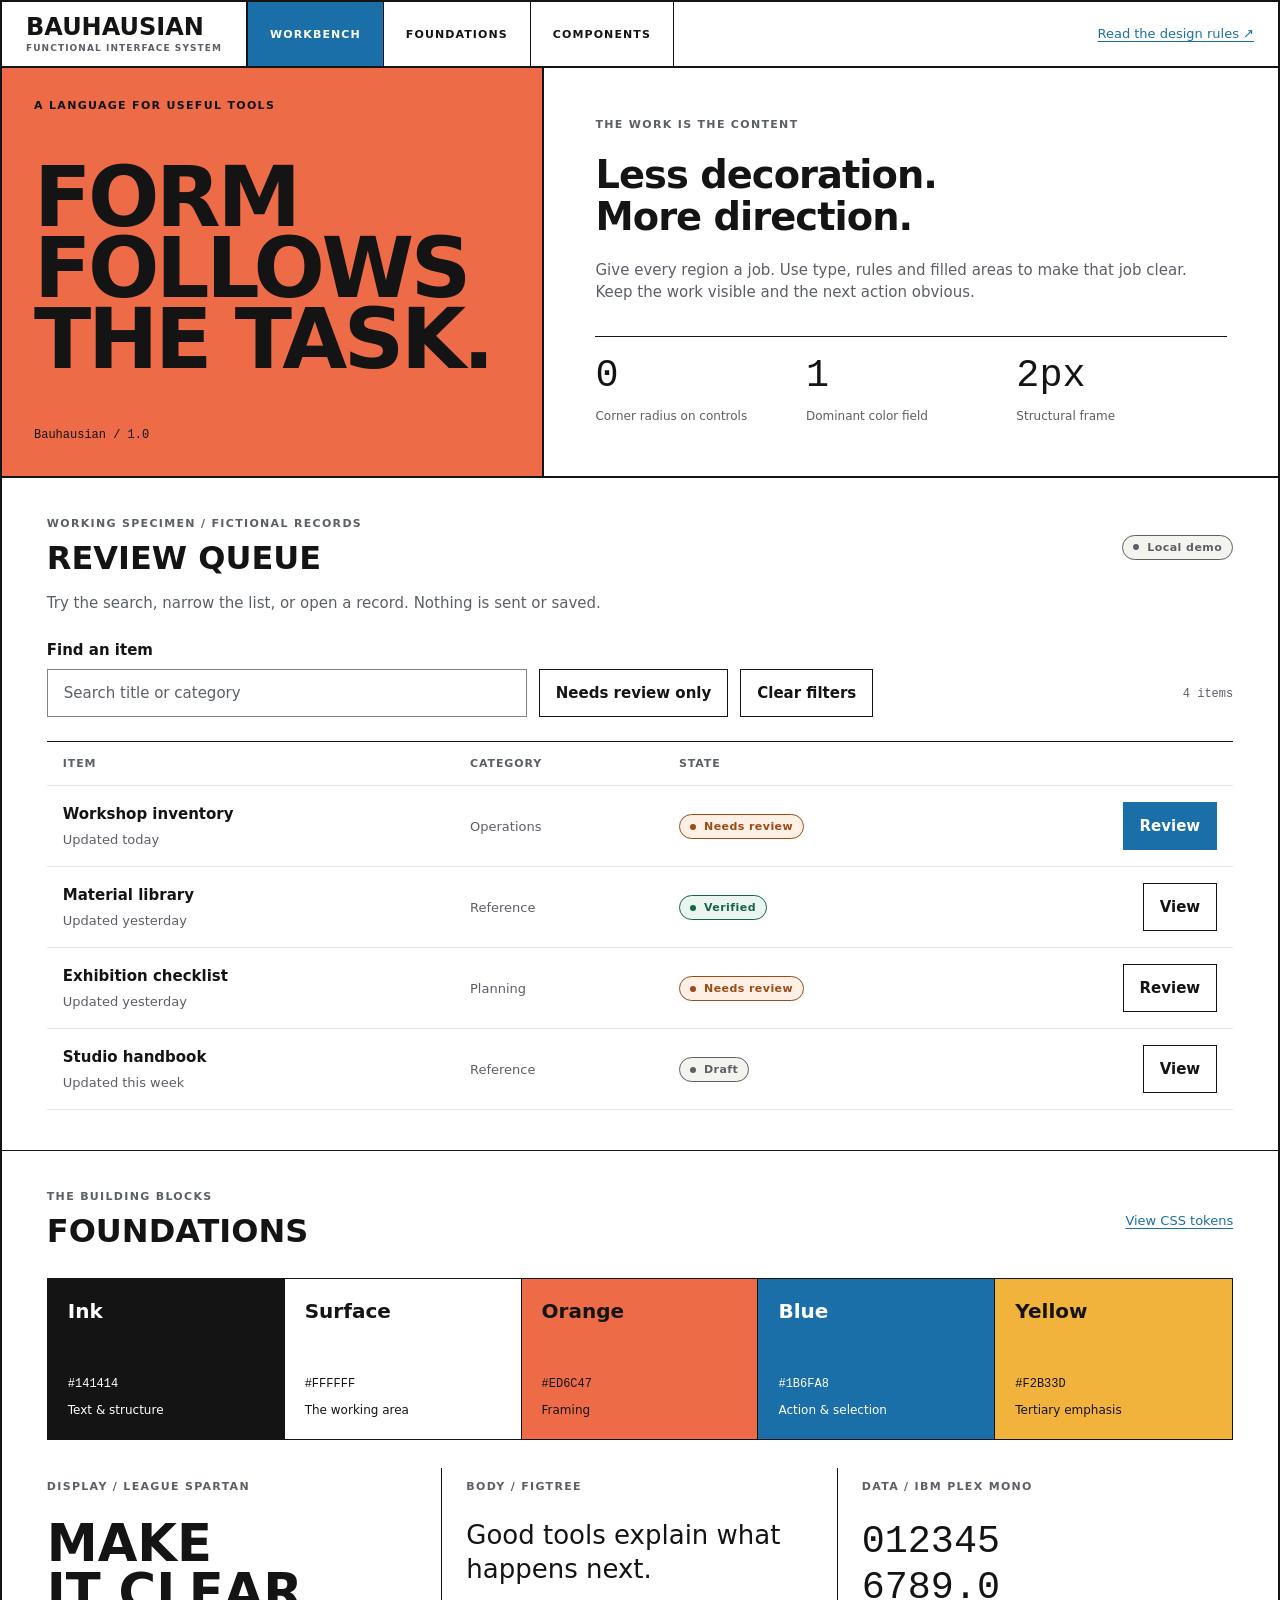
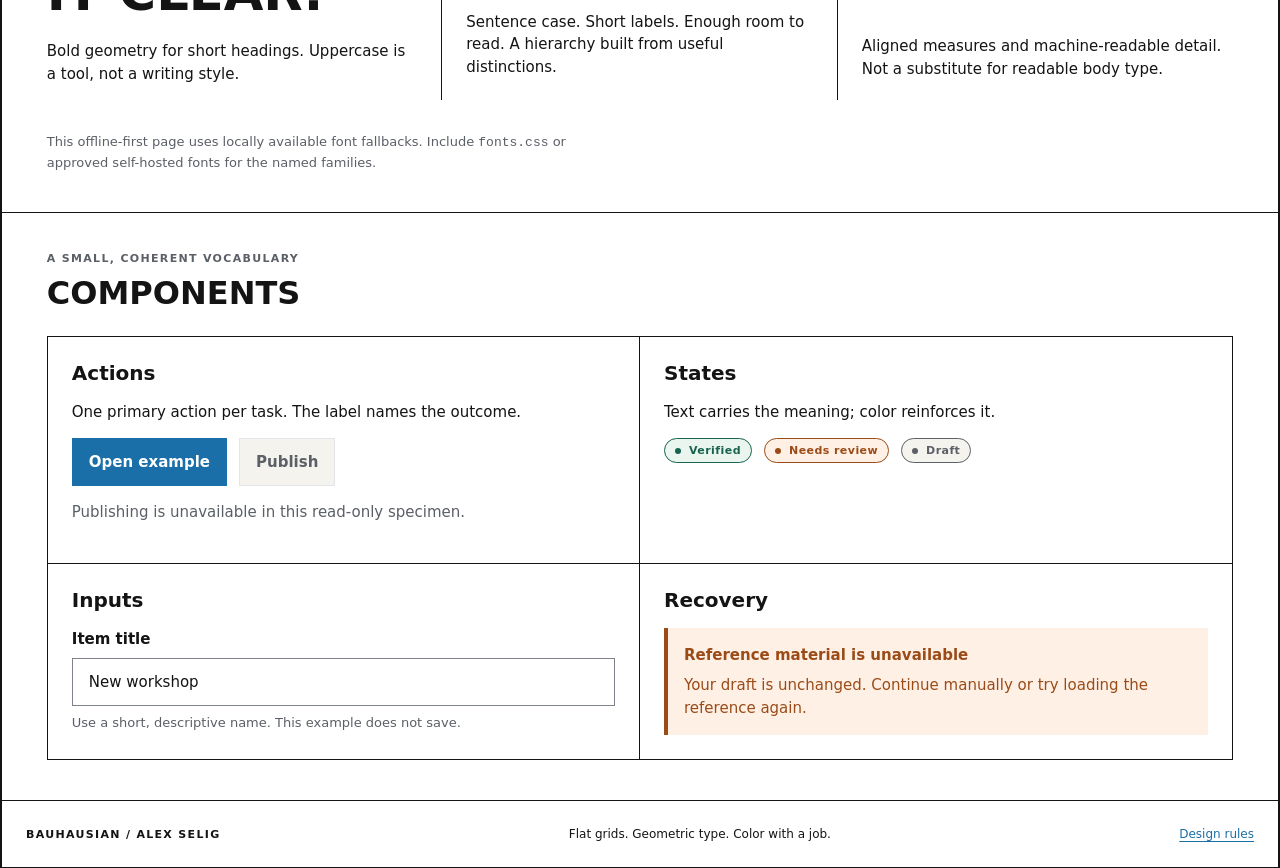
==== index.html @ 6d9541ea "Create standalone Bauhausian design system and component showcase Co-authored-by: Copilot <223556219" ====
<!doctype html>
<html lang="en">
<head>
  <meta charset="utf-8">
  <meta name="viewport" content="width=device-width, initial-scale=1">
  <meta name="referrer" content="no-referrer">
  <meta name="description" content="Bauhausian: a functional design language of flat grids, geometric type, blue action and orange framing.">
  <title>Bauhausian / Design system</title>
  <link rel="stylesheet" href="bauhausian-tokens.css">
  <!-- Optional: include fonts.css here for externally hosted design fonts. -->
  <link rel="stylesheet" href="components.css">
  <link rel="stylesheet" href="showcase.css">
  <script src="showcase.js" defer></script>
</head>
<body class="bh">
  <a class="skip" href="#main">Skip to content</a>
  <div class="sheet">
    <header class="masthead">
      <a class="brand" href="#main" aria-label="Bauhausian home">Bauhausian<span>Functional interface system</span></a>
      <nav aria-label="Main navigation">
        <a href="#workbench" aria-current="location">Workbench</a>
        <a href="#foundations">Foundations</a>
        <a href="#components">Components</a>
      </nav>
      <a class="source-link" href="DESIGN.md">Read the design rules <span aria-hidden="true">&nearr;</span></a>
    </header>
    <main id="main" tabindex="-1">
      <section class="title-grid" aria-labelledby="page-title">
        <div class="poster">
          <span class="bh-eyebrow">A language for useful tools</span>
          <h1 id="page-title">Form<br>follows<br>the task.</h1>
          <span class="bh-mono">Bauhausian / 1.0</span>
        </div>
        <div class="thesis">
          <p class="bh-eyebrow">The work is the content</p>
          <h2>Less decoration.<br>More direction.</h2>
          <p>Give every region a job. Use type, rules and filled areas to make that job clear. Keep the work visible and the next action obvious.</p>
          <div class="facts">
            <div><strong>0</strong><span>Corner radius on controls</span></div>
            <div><strong>1</strong><span>Dominant color field</span></div>
            <div><strong>2px</strong><span>Structural frame</span></div>
          </div>
        </div>
      </section>

      <section id="workbench" class="section" aria-labelledby="workbench-title">
        <div class="section-heading">
          <div><p class="bh-eyebrow">Working specimen / fictional records</p><h2 id="workbench-title" class="bh-title">Review queue</h2></div>
          <span class="bh-status bh-status--neutral">Local demo</span>
        </div>
        <p class="intro">Try the search, narrow the list, or open a record. Nothing is sent or saved.</p>
        <div class="toolbar">
          <div class="bh-field search"><label for="search">Find an item</label><input id="search" class="bh-input" type="search" placeholder="Search title or category" autocomplete="off"></div>
          <button id="review-filter" class="bh-button" type="button" aria-pressed="false">Needs review only</button>
          <button id="reset" class="bh-button" type="button">Clear filters</button>
          <p id="result-count" class="bh-mono" role="status" aria-live="polite">4 items</p>
        </div>
        <div class="table-region">
          <table>
            <caption class="sr-only">Fictional items for review</caption>
            <thead><tr><th scope="col">Item</th><th scope="col">Category</th><th scope="col">State</th><th scope="col"><span class="sr-only">Action</span></th></tr></thead>
            <tbody>
              <tr data-state="review"><th scope="row">Workshop inventory<span>Updated today</span></th><td>Operations</td><td><span class="bh-status bh-status--warning">Needs review</span></td><td><button class="bh-button bh-button--primary" data-review="Workshop inventory" aria-label="Review Workshop inventory">Review</button></td></tr>
              <tr data-state="verified"><th scope="row">Material library<span>Updated yesterday</span></th><td>Reference</td><td><span class="bh-status bh-status--success">Verified</span></td><td><button class="bh-button" data-review="Material library" aria-label="View Material library">View</button></td></tr>
              <tr data-state="review"><th scope="row">Exhibition checklist<span>Updated yesterday</span></th><td>Planning</td><td><span class="bh-status bh-status--warning">Needs review</span></td><td><button class="bh-button" data-review="Exhibition checklist" aria-label="Review Exhibition checklist">Review</button></td></tr>
              <tr data-state="draft"><th scope="row">Studio handbook<span>Updated this week</span></th><td>Reference</td><td><span class="bh-status bh-status--neutral">Draft</span></td><td><button class="bh-button" data-review="Studio handbook" aria-label="View Studio handbook">View</button></td></tr>
            </tbody>
          </table>
          <div id="no-results" hidden><h3>No matching items</h3><p>Change your search or clear the filters to see all four examples.</p><button id="empty-reset" class="bh-button">Clear filters</button></div>
        </div>
        <noscript><p class="bh-note">JavaScript is disabled. The design specimens remain visible; interactive filtering and review require JavaScript.</p></noscript>
      </section>

      <section id="foundations" class="section" aria-labelledby="foundations-title">
        <div class="section-heading"><div><p class="bh-eyebrow">The building blocks</p><h2 id="foundations-title" class="bh-title">Foundations</h2></div><a href="bauhausian-tokens.css">View CSS tokens</a></div>
        <div class="swatches">
          <div class="swatch swatch--ink"><strong>Ink</strong><code>#141414</code><span>Text &amp; structure</span></div>
          <div class="swatch swatch--surface"><strong>Surface</strong><code>#FFFFFF</code><span>The working area</span></div>
          <div class="swatch swatch--orange"><strong>Orange</strong><code>#ED6C47</code><span>Framing</span></div>
          <div class="swatch swatch--blue"><strong>Blue</strong><code>#1B6FA8</code><span>Action &amp; selection</span></div>
          <div class="swatch swatch--yellow"><strong>Yellow</strong><code>#F2B33D</code><span>Tertiary emphasis</span></div>
        </div>
        <div class="type-grid">
          <div><p class="bh-eyebrow">Display / League Spartan</p><p class="type-display">Make<br>it clear.</p><p>Bold geometry for short headings. Uppercase is a tool, not a writing style.</p></div>
          <div><p class="bh-eyebrow">Body / Figtree</p><p class="type-body">Good tools explain what happens next.</p><p>Sentence case. Short labels. Enough room to read. A hierarchy built from useful distinctions.</p></div>
          <div><p class="bh-eyebrow">Data / IBM Plex Mono</p><p class="type-data">012345<br>6789.0</p><p>Aligned measures and machine-readable detail. Not a substitute for readable body type.</p></div>
        </div>
        <p class="font-note">This offline-first page uses locally available font fallbacks. Include <code>fonts.css</code> or approved self-hosted fonts for the named families.</p>
      </section>

      <section id="components" class="section" aria-labelledby="components-title">
        <div class="section-heading"><div><p class="bh-eyebrow">A small, coherent vocabulary</p><h2 id="components-title" class="bh-title">Components</h2></div></div>
        <div class="specimen-grid">
          <article><h3 class="bh-heading">Actions</h3><p>One primary action per task. The label names the outcome.</p><div class="button-row"><button class="bh-button bh-button--primary" id="sample-open">Open example</button><button class="bh-button" disabled aria-describedby="disabled-hint">Publish</button></div><p id="disabled-hint" class="bh-muted">Publishing is unavailable in this read-only specimen.</p></article>
          <article><h3 class="bh-heading">States</h3><p>Text carries the meaning; color reinforces it.</p><div class="button-row"><span class="bh-status bh-status--success">Verified</span><span class="bh-status bh-status--warning">Needs review</span><span class="bh-status bh-status--neutral">Draft</span></div></article>
          <article><h3 class="bh-heading">Inputs</h3><div class="bh-field"><label for="sample-title">Item title</label><input class="bh-input" id="sample-title" value="New workshop" aria-describedby="title-hint"><small id="title-hint">Use a short, descriptive name. This example does not save.</small></div></article>
          <article><h3 class="bh-heading">Recovery</h3><div class="bh-note bh-note--warning"><strong>Reference material is unavailable</strong><p>Your draft is unchanged. Continue manually or try loading the reference again.</p></div></article>
        </div>
      </section>
    </main>
    <footer><span class="bh-eyebrow">Bauhausian / Alex Selig</span><span>Flat grids. Geometric type. Color with a job.</span><a href="DESIGN.md">Design rules</a></footer>
  </div>
  <dialog id="review-dialog" class="bh-dialog" aria-labelledby="dialog-title">
    <div class="bh-dialog-head"><h2 id="dialog-title">Review example</h2><button class="bh-button" id="dialog-close" autofocus>Close</button></div>
    <div class="bh-dialog-body"><p id="dialog-description"></p><div class="bh-note"><strong>Inspect before deciding</strong><p>A review surface keeps the evidence and its limits visible. This specimen contains no real records and does not change any data.</p></div></div>
    <form method="dialog" class="bh-dialog-actions"><button class="bh-button bh-button--primary">Return to workbench</button></form>
  </dialog>
</body>
</html>
---- bauhausian-tokens.css ----
/* Generated from DESIGN.md. Run python3 build-tokens.py; do not edit. */
:root {
  --surface: #ffffff;
  --surface-alt: #f5f3ee;
  --surface-hover: #fbfaf7;
  --line: #e3e5e9;
  --line-strong: #7d828b;
  --ink: #141414;
  --ink-muted: #5b5f66;
  --bauhaus-orange: #ed6c47;
  --on-orange: #141414;
  --orange-soft: #fff3ed;
  --orange-text: #b4410b;
  --orange-line: #f7c6ad;
  --bauhaus-blue: #1b6fa8;
  --on-blue: #ffffff;
  --blue-soft: #e8f2f9;
  --blue-line: #c4dcee;
  --blue-rule: #4a8cbd;
  --bauhaus-yellow: #f2b33d;
  --on-yellow: #141414;
  --success: #17634d;
  --success-soft: #eaf5f0;
  --success-line: #bfe0d2;
  --warning: #9a4b18;
  --warning-soft: #fff0e5;
  --destructive: #b42318;
  --destructive-soft: #fff0ee;
  --destructive-line: #f3c2bd;
  --draft-line: #d9d6cf;
  --rule-frame: 2px solid var(--ink);
  --rule-region: 1px solid var(--ink);
  --rule-row: 1px solid var(--line);
  --radius-none: 0;
  --radius-pill: 999px;
  --radius-circle: 50%;
  --space-1: 4px;
  --space-2: 8px;
  --space-3: 16px;
  --space-4: 24px;
  --space-5: 32px;
  --space-6: 48px;
  --space-7: 96px;
  --space-8: 144px;
  --shadow-none: none;
  --shadow-active-inset: inset 0 -4px var(--bauhaus-blue);
  --shadow-illustrative-offset: 7px 7px 0 var(--ink);
  --fast: 160ms;
  --standard: 320ms;
  --size-sheet: 1680px;
  --size-touch: 44px;
  --size-evidence-sheet: 540px;
  --size-header: 64px;
  --size-footer: 36px;
  --size-title-cell: 400px;
  --size-stage-rail: 260px;
  --size-control: 48px;
  --size-control-inline: 36px;
  --font-display: "League Spartan", Futura, "Avenir Next", system-ui, sans-serif;
  --font-sans: Figtree, "Avenir Next", system-ui, sans-serif;
  --font-mono: "IBM Plex Mono", "SFMono-Regular", Consolas, monospace;
  --type-poster: 800 84px/0.85 var(--font-display);
  --type-stage-title: 800 64px/0.9 var(--font-display);
  --type-title: 700 32px/1.1 var(--font-display);
  --type-heading: 700 20px/1.2 var(--font-display);
  --type-body: 400 15px/1.5 var(--font-sans);
  --type-small: 400 13px/1.45 var(--font-sans);
  --type-eyebrow: 700 11px/1 var(--font-display);
  --type-pill: 700 11px/1 var(--font-display);
  --type-mono: 400 12px/1.4 var(--font-mono);
}
---- components.css ----
.bh,
.bh * {
  box-sizing: border-box;
}

.bh {
  color: var(--ink);
  background: var(--surface);
  font: var(--type-body);
  -webkit-font-smoothing: antialiased;
}

.bh [hidden] { display: none !important; }
.bh a { color: var(--bauhaus-blue); text-underline-offset: 3px; }
.bh :focus-visible { outline: 2px solid var(--bauhaus-blue); outline-offset: 2px; }
.bh p { max-width: 68ch; }
.bh-title { margin: 0; font: var(--type-title); text-transform: uppercase; }
.bh-heading { margin: 0; font: var(--type-heading); }
.bh-eyebrow { font: var(--type-eyebrow); letter-spacing: .12em; text-transform: uppercase; }
.bh-mono { font-family: var(--font-mono); font-variant-numeric: tabular-nums; }
.bh-muted { color: var(--ink-muted); }

.bh-button {
  display: inline-flex;
  justify-content: center;
  align-items: center;
  gap: var(--space-2);
  min-height: var(--size-control);
  padding: var(--space-2) var(--space-3);
  border: var(--rule-region);
  border-radius: var(--radius-none);
  background: var(--surface);
  color: var(--ink);
  font: 600 15px/1.2 var(--font-sans);
  text-decoration: none;
  cursor: pointer;
  transition: background-color var(--fast);
}
.bh-button:hover { background: var(--surface-alt); }
.bh-button--primary { background: var(--bauhaus-blue); color: var(--on-blue); border-color: var(--bauhaus-blue); }
.bh-button--primary:hover { background: var(--ink); border-color: var(--ink); }
.bh-button--danger { color: var(--destructive); border-color: var(--destructive); }
.bh-button--danger:hover { background: var(--destructive-soft); }
.bh-button:disabled { color: var(--ink-muted); background: var(--surface-alt); border-color: var(--line); cursor: not-allowed; }
.bh-button[aria-pressed="true"] { background: var(--ink); color: var(--surface); }

.bh-field { display: grid; gap: var(--space-2); }
.bh-field > label { font-weight: 600; }
.bh-input {
  width: 100%;
  min-width: 0;
  min-height: var(--size-control);
  padding: var(--space-2) var(--space-3);
  border: 1px solid var(--line-strong);
  border-radius: var(--radius-none);
  background: var(--surface);
  color: var(--ink);
  font: inherit;
}
.bh-input::placeholder { color: var(--ink-muted); }
.bh-field small { color: var(--ink-muted); font: var(--type-small); }
.bh-input[aria-invalid="true"] { border-color: var(--destructive); }
.bh-field .bh-error { color: var(--destructive); }

.bh-status {
  display: inline-flex;
  align-items: center;
  gap: var(--space-2);
  padding: 6px 10px;
  border: 1px solid currentColor;
  border-radius: var(--radius-pill);
  font: var(--type-pill);
  letter-spacing: .04em;
  white-space: nowrap;
}
.bh-status::before { content: ""; width: 6px; height: 6px; border-radius: var(--radius-circle); background: currentColor; }
.bh-status--success { color: var(--success); background: var(--success-soft); }
.bh-status--warning { color: var(--warning); background: var(--warning-soft); }
.bh-status--neutral { color: var(--ink-muted); background: var(--surface-alt); }

.bh-note { padding: var(--space-3); border-left: 4px solid var(--bauhaus-blue); background: var(--blue-soft); }
.bh-note--warning { color: var(--warning); border-color: var(--warning); background: var(--warning-soft); }
.bh-note--error { color: var(--destructive); border-color: var(--destructive); background: var(--destructive-soft); }
.bh-note p { margin: var(--space-2) 0 0; }

.bh-dialog {
  width: min(var(--size-evidence-sheet), calc(100% - 32px));
  max-height: calc(100dvh - 32px);
  padding: 0;
  border: var(--rule-frame);
  border-radius: var(--radius-none);
  background: var(--surface);
  color: var(--ink);
  font: var(--type-body);
}
.bh-dialog::backdrop { background: rgb(20 20 20 / .55); }
.bh-dialog-head { display: flex; align-items: center; justify-content: space-between; gap: var(--space-3); padding: var(--space-4); border-bottom: var(--rule-region); }
.bh-dialog-body { padding: var(--space-4); }
.bh-dialog-body p:first-child { margin-top: 0; }
.bh-dialog-actions { display: flex; flex-wrap: wrap; gap: var(--space-2); padding: var(--space-3) var(--space-4); border-top: var(--rule-row); }
.bh-dialog h2 { margin: 0; font: var(--type-heading); }

@media (prefers-reduced-motion: reduce) {
  .bh *, .bh *::before, .bh *::after { animation: none !important; transition: none !important; scroll-behavior: auto !important; }
}
---- showcase.css ----
html { scroll-behavior: smooth; }
body.bh { margin: 0; background: var(--draft-line); }
.sheet { max-width: var(--size-sheet); margin: 0 auto; border: var(--rule-frame); background: var(--surface); }
.skip { position: absolute; top: -100px; left: 16px; padding: 12px 20px; background: var(--surface); z-index: 5; }
.skip:focus { top: 8px; }
.sr-only { position: absolute; width: 1px; height: 1px; padding: 0; overflow: hidden; clip-path: inset(50%); white-space: nowrap; border: 0; }
.masthead { display: flex; flex-wrap: wrap; min-height: var(--size-header); border-bottom: var(--rule-frame); }
.bh .brand { display: grid; align-content: center; gap: 5px; padding: 12px 24px; border-right: var(--rule-frame); color: var(--ink); text-decoration: none; font: 800 24px/1 var(--font-display); text-transform: uppercase; }
.brand span { color: var(--ink-muted); font: var(--type-eyebrow); font-size: 9px; letter-spacing: .12em; }
.masthead nav { display: flex; flex-wrap: wrap; }
.masthead nav a { display: flex; align-items: center; padding: 16px 22px; min-height: var(--size-header); border-right: var(--rule-region); color: var(--ink); font: var(--type-eyebrow); letter-spacing: .1em; text-transform: uppercase; text-decoration: none; }
.masthead nav a[aria-current] { background: var(--bauhaus-blue); color: var(--on-blue); }
.masthead nav a[aria-current]:focus-visible { outline-color: var(--on-blue); outline-offset: -5px; }
.source-link { align-self: center; margin-left: auto; padding: 16px 24px; font-size: 13px; }
.title-grid { display: grid; grid-template-columns: minmax(320px, .85fr) 1.15fr; border-bottom: var(--rule-frame); }
.poster { display: flex; flex-direction: column; justify-content: space-between; gap: 32px; padding: 32px; border-right: var(--rule-frame); background: var(--bauhaus-orange); color: var(--on-orange); }
.poster h1 { margin: 0; font: var(--type-poster); font-size: clamp(48px, 6.6vw, 84px); text-transform: uppercase; letter-spacing: -.04em; }
.poster > .bh-mono { font-size: 12px; }
.thesis { padding: clamp(24px, 4vw, 64px); display: flex; flex-direction: column; justify-content: center; }
.thesis > .bh-eyebrow { color: var(--ink-muted); margin: 0 0 24px; }
.thesis h2 { font: var(--type-title); font-size: clamp(26px, 3vw, 44px); letter-spacing: -.025em; margin: 0; }
.thesis > p:not(.bh-eyebrow) { color: var(--ink-muted); margin: 20px 0 32px; }
.facts { display: grid; grid-template-columns: repeat(3, 1fr); border-top: var(--rule-region); }
.facts > div { display: grid; gap: 12px; padding: 20px 16px 0 0; }
.facts strong { font: 400 clamp(24px, 3vw, 44px)/1 var(--font-mono); }
.facts span { font-size: 12px; color: var(--ink-muted); }
.section { padding: 40px clamp(16px, 3.5vw, 50px); border-bottom: var(--rule-region); scroll-margin-top: 16px; }
.section-heading { display: flex; align-items: center; justify-content: space-between; flex-wrap: wrap; gap: 16px; margin-bottom: 16px; }
.section-heading .bh-eyebrow { margin: 0 0 12px; color: var(--ink-muted); }
.section-heading > a { font-size: 13px; }
.intro { color: var(--ink-muted); margin: 0 0 24px; }
.toolbar { display: flex; gap: 12px; align-items: flex-end; flex-wrap: wrap; padding-bottom: 24px; }
.search { flex: 1 1 250px; max-width: 480px; }
.toolbar > p { align-self: flex-end; margin: 0 0 14px auto; font-size: 12px; color: var(--ink-muted); }
.table-region { border-top: var(--rule-region); }
table { width: 100%; border-collapse: collapse; text-align: left; }
th, td { padding: 16px; border-bottom: var(--rule-row); }
thead th { font: var(--type-eyebrow); color: var(--ink-muted); text-transform: uppercase; letter-spacing: .08em; }
tbody th { font-weight: 600; }
tbody th span { display: block; margin-top: 5px; font: var(--type-small); color: var(--ink-muted); }
tbody tr:hover { background: var(--surface-hover); }
td:last-child { text-align: right; }
td:nth-child(2) { color: var(--ink-muted); font-size: 13px; }
#no-results { padding: 32px 16px; background: var(--surface-alt); }
#no-results h3 { margin-top: 0; }
.swatches { display: grid; grid-template-columns: repeat(5, 1fr); border: var(--rule-region); margin: 28px 0; }
.swatch { display: flex; flex-direction: column; gap: 8px; min-height: 160px; padding: 20px; border-right: var(--rule-region); }
.swatch:last-child { border-right: 0; }
.swatch strong { font: var(--type-heading); }
.swatch code { margin-top: auto; font: var(--type-mono); }
.swatch span { font-size: 12px; }
.swatch--ink { background: var(--ink); color: var(--surface); }
.swatch--surface { background: var(--surface); }
.swatch--orange { background: var(--bauhaus-orange); color: var(--on-orange); }
.swatch--blue { background: var(--bauhaus-blue); color: var(--on-blue); }
.swatch--yellow { background: var(--bauhaus-yellow); color: var(--on-yellow); }
.type-grid { display: grid; grid-template-columns: repeat(3, 1fr); }
.type-grid > div { min-width: 0; padding: 0 24px; border-right: var(--rule-region); }
.type-grid > div:first-child { padding-left: 0; }
.type-grid > div:last-child { border: 0; padding-right: 0; }
.type-grid .bh-eyebrow { color: var(--ink-muted); line-height: 1.5; }
.type-display { font: 800 clamp(32px, 4vw, 56px)/.95 var(--font-display); text-transform: uppercase; margin: 24px 0; }
.type-body { font: 500 26px/1.3 var(--font-sans); margin: 24px 0; }
.type-data { font: 400 clamp(26px, 3vw, 44px)/1.2 var(--font-mono); margin: 24px 0; }
.font-note { font-size: 13px; color: var(--ink-muted); margin: 32px 0 0; }
.specimen-grid { display: grid; grid-template-columns: 1fr 1fr; border: var(--rule-region); margin-top: 24px; }
.specimen-grid article { min-width: 0; padding: 24px; }
.specimen-grid article:nth-child(odd) { border-right: var(--rule-region); }
.specimen-grid article:nth-child(-n+2) { border-bottom: var(--rule-region); }
.specimen-grid h3 { margin-bottom: 16px; }
.button-row { display: flex; align-items: center; flex-wrap: wrap; gap: 12px; }
footer { display: flex; justify-content: space-between; align-items: center; flex-wrap: wrap; gap: 16px; padding: 24px; font-size: 12px; }

@media (max-width: 1199px) {
  .source-link { display: none; }
  .masthead nav { flex: 1; }
  .masthead nav a { flex: 1; justify-content: center; }
  .swatch { padding: 16px 12px; }
}
@media (max-width: 819px) {
  .title-grid { grid-template-columns: 1fr 1fr; }
  .poster { padding: 24px; }
  .thesis { padding: 24px; }
  .facts { grid-template-columns: 1fr; }
  .facts > div { grid-template-columns: 64px 1fr; align-items: center; padding-top: 16px; }
  .facts strong { font-size: 26px; }
}
@media (max-width: 719px) {
  .masthead { display: block; }
  .bh .brand { border-right: 0; min-height: 80px; }
  .masthead nav { border-top: var(--rule-region); }
  .masthead nav a { padding: 16px 8px; min-height: var(--size-touch); font-size: 10px; }
  .masthead nav a:last-child { border-right: 0; }
  .title-grid { grid-template-columns: 1fr; }
  .poster { border-right: 0; border-bottom: var(--rule-frame); }
  .poster h1 { font-size: clamp(48px, 15vw, 72px); }
  .facts { grid-template-columns: repeat(3, 1fr); }
  .facts > div { display: grid; grid-template-columns: 1fr; padding-right: 12px; }
  .section { padding-top: 32px; padding-bottom: 32px; }
  .toolbar { align-items: stretch; }
  .search { flex-basis: 100%; max-width: none; }
  .toolbar > p { width: 100%; margin: 0; }
  th, td { padding: 16px 4px; }
  thead th:nth-child(2), tbody td:nth-child(2) { display: none; }
  tbody th { max-width: 125px; overflow-wrap: anywhere; }
  table .bh-status { padding: 6px; gap: 4px; font-size: 10px; }
  table .bh-button { padding: 8px; font-size: 13px; }
  .swatches { grid-template-columns: repeat(2, 1fr); }
  .swatch { border-bottom: var(--rule-region); min-height: 140px; }
  .swatch:nth-child(even) { border-right: 0; }
  .swatch:last-child { grid-column: 1 / -1; border-bottom: 0; min-height: 120px; }
  .type-grid, .specimen-grid { grid-template-columns: 1fr; }
  .type-grid > div, .type-grid > div:first-child, .type-grid > div:last-child { padding: 16px 0; border-right: 0; border-bottom: var(--rule-row); }
  .specimen-grid article:nth-child(odd) { border-right: 0; }
  .specimen-grid article:not(:last-child) { border-bottom: var(--rule-region); }
  .bh-dialog-head, .bh-dialog-body { padding: 16px; }
}
@media (prefers-reduced-motion: reduce) {
  html { scroll-behavior: auto; }
}
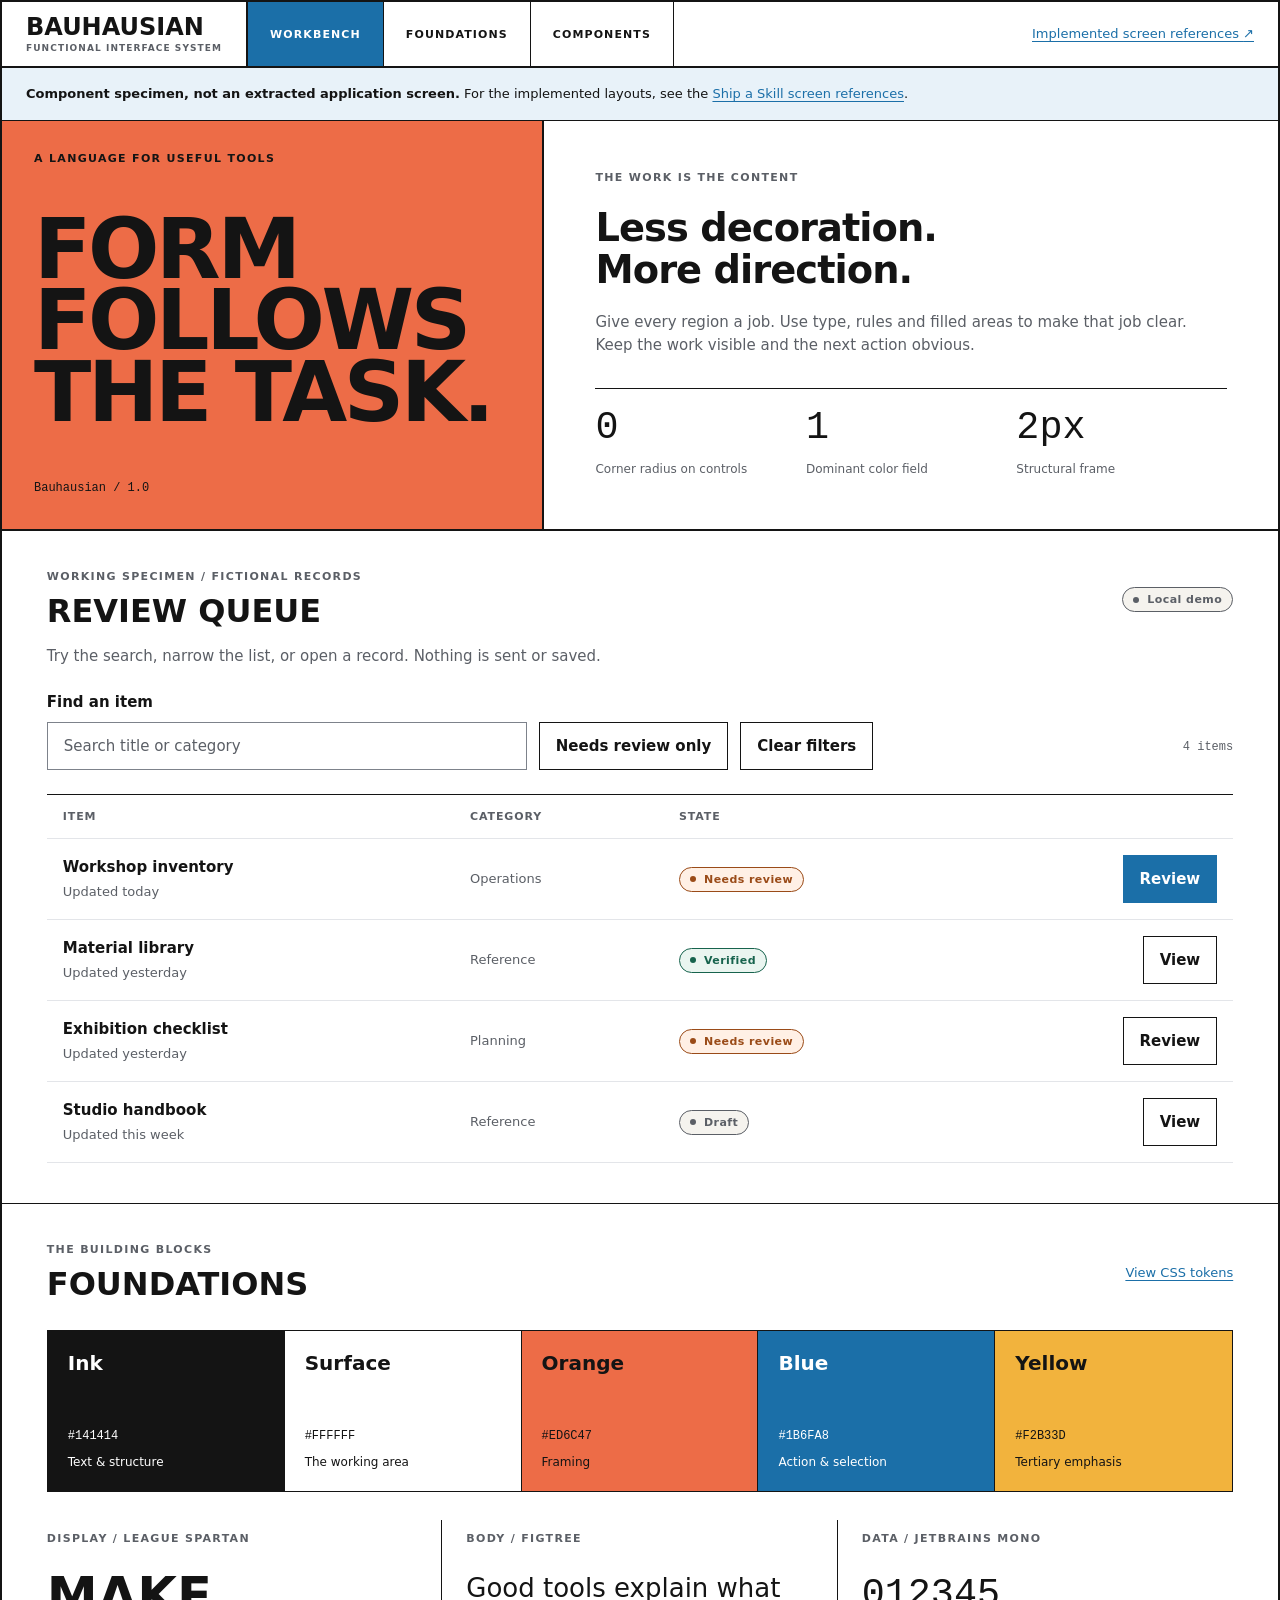
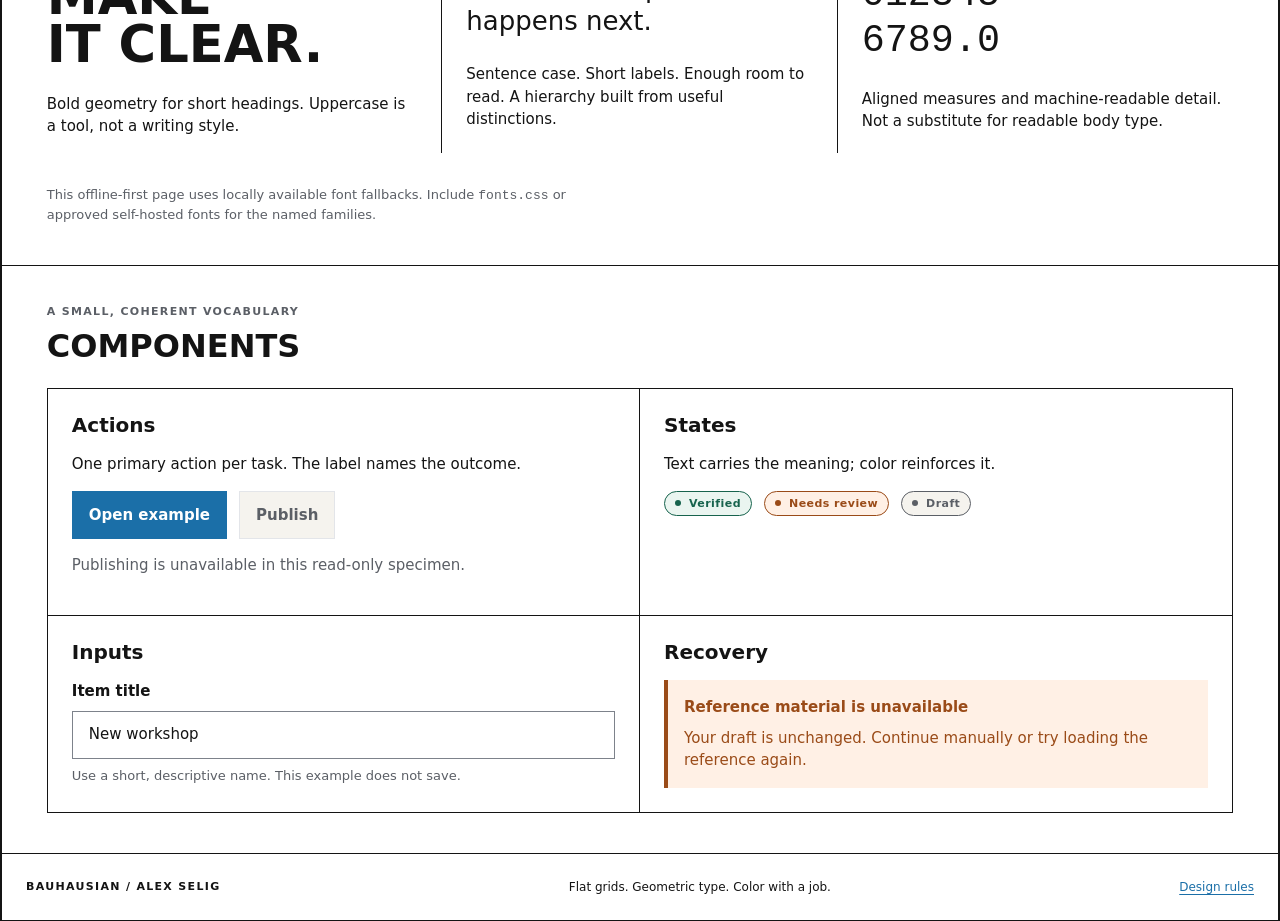
==== commit 4b0dd54f: "Add implemented Ship a Skill screen references from the live public demo Capture 22 actual screens a" ====
--- a/index.html
+++ b/index.html
@@ -22,9 +22,10 @@
         <a href="#foundations">Foundations</a>
         <a href="#components">Components</a>
       </nav>
-      <a class="source-link" href="DESIGN.md">Read the design rules <span aria-hidden="true">&nearr;</span></a>
+      <a class="source-link" href="references/ship-a-skill/index.html">Implemented screen references <span aria-hidden="true">&nearr;</span></a>
     </header>
     <main id="main" tabindex="-1">
+      <aside class="reference-notice"><strong>Component specimen, not an extracted application screen.</strong> For the implemented layouts, see the <a href="references/ship-a-skill/index.html">Ship a Skill screen references</a>.</aside>
       <section class="title-grid" aria-labelledby="page-title">
         <div class="poster">
           <span class="bh-eyebrow">A language for useful tools</span>
@@ -83,7 +84,7 @@
         <div class="type-grid">
           <div><p class="bh-eyebrow">Display / League Spartan</p><p class="type-display">Make<br>it clear.</p><p>Bold geometry for short headings. Uppercase is a tool, not a writing style.</p></div>
           <div><p class="bh-eyebrow">Body / Figtree</p><p class="type-body">Good tools explain what happens next.</p><p>Sentence case. Short labels. Enough room to read. A hierarchy built from useful distinctions.</p></div>
-          <div><p class="bh-eyebrow">Data / IBM Plex Mono</p><p class="type-data">012345<br>6789.0</p><p>Aligned measures and machine-readable detail. Not a substitute for readable body type.</p></div>
+          <div><p class="bh-eyebrow">Data / JetBrains Mono</p><p class="type-data">012345<br>6789.0</p><p>Aligned measures and machine-readable detail. Not a substitute for readable body type.</p></div>
         </div>
         <p class="font-note">This offline-first page uses locally available font fallbacks. Include <code>fonts.css</code> or approved self-hosted fonts for the named families.</p>
       </section>
--- a/bauhausian-tokens.css
+++ b/bauhausian-tokens.css
@@ -58,7 +58,7 @@
   --size-control-inline: 36px;
   --font-display: "League Spartan", Futura, "Avenir Next", system-ui, sans-serif;
   --font-sans: Figtree, "Avenir Next", system-ui, sans-serif;
-  --font-mono: "IBM Plex Mono", "SFMono-Regular", Consolas, monospace;
+  --font-mono: "JetBrains Mono", "SFMono-Regular", Consolas, monospace;
   --type-poster: 800 84px/0.85 var(--font-display);
   --type-stage-title: 800 64px/0.9 var(--font-display);
   --type-title: 700 32px/1.1 var(--font-display);
--- a/showcase.css
+++ b/showcase.css
@@ -12,6 +12,7 @@
 .masthead nav a[aria-current] { background: var(--bauhaus-blue); color: var(--on-blue); }
 .masthead nav a[aria-current]:focus-visible { outline-color: var(--on-blue); outline-offset: -5px; }
 .source-link { align-self: center; margin-left: auto; padding: 16px 24px; font-size: 13px; }
+.reference-notice { padding: 16px 24px; border-bottom: var(--rule-region); background: var(--blue-soft); font-size: 13px; }
 .title-grid { display: grid; grid-template-columns: minmax(320px, .85fr) 1.15fr; border-bottom: var(--rule-frame); }
 .poster { display: flex; flex-direction: column; justify-content: space-between; gap: 32px; padding: 32px; border-right: var(--rule-frame); background: var(--bauhaus-orange); color: var(--on-orange); }
 .poster h1 { margin: 0; font: var(--type-poster); font-size: clamp(48px, 6.6vw, 84px); text-transform: uppercase; letter-spacing: -.04em; }
